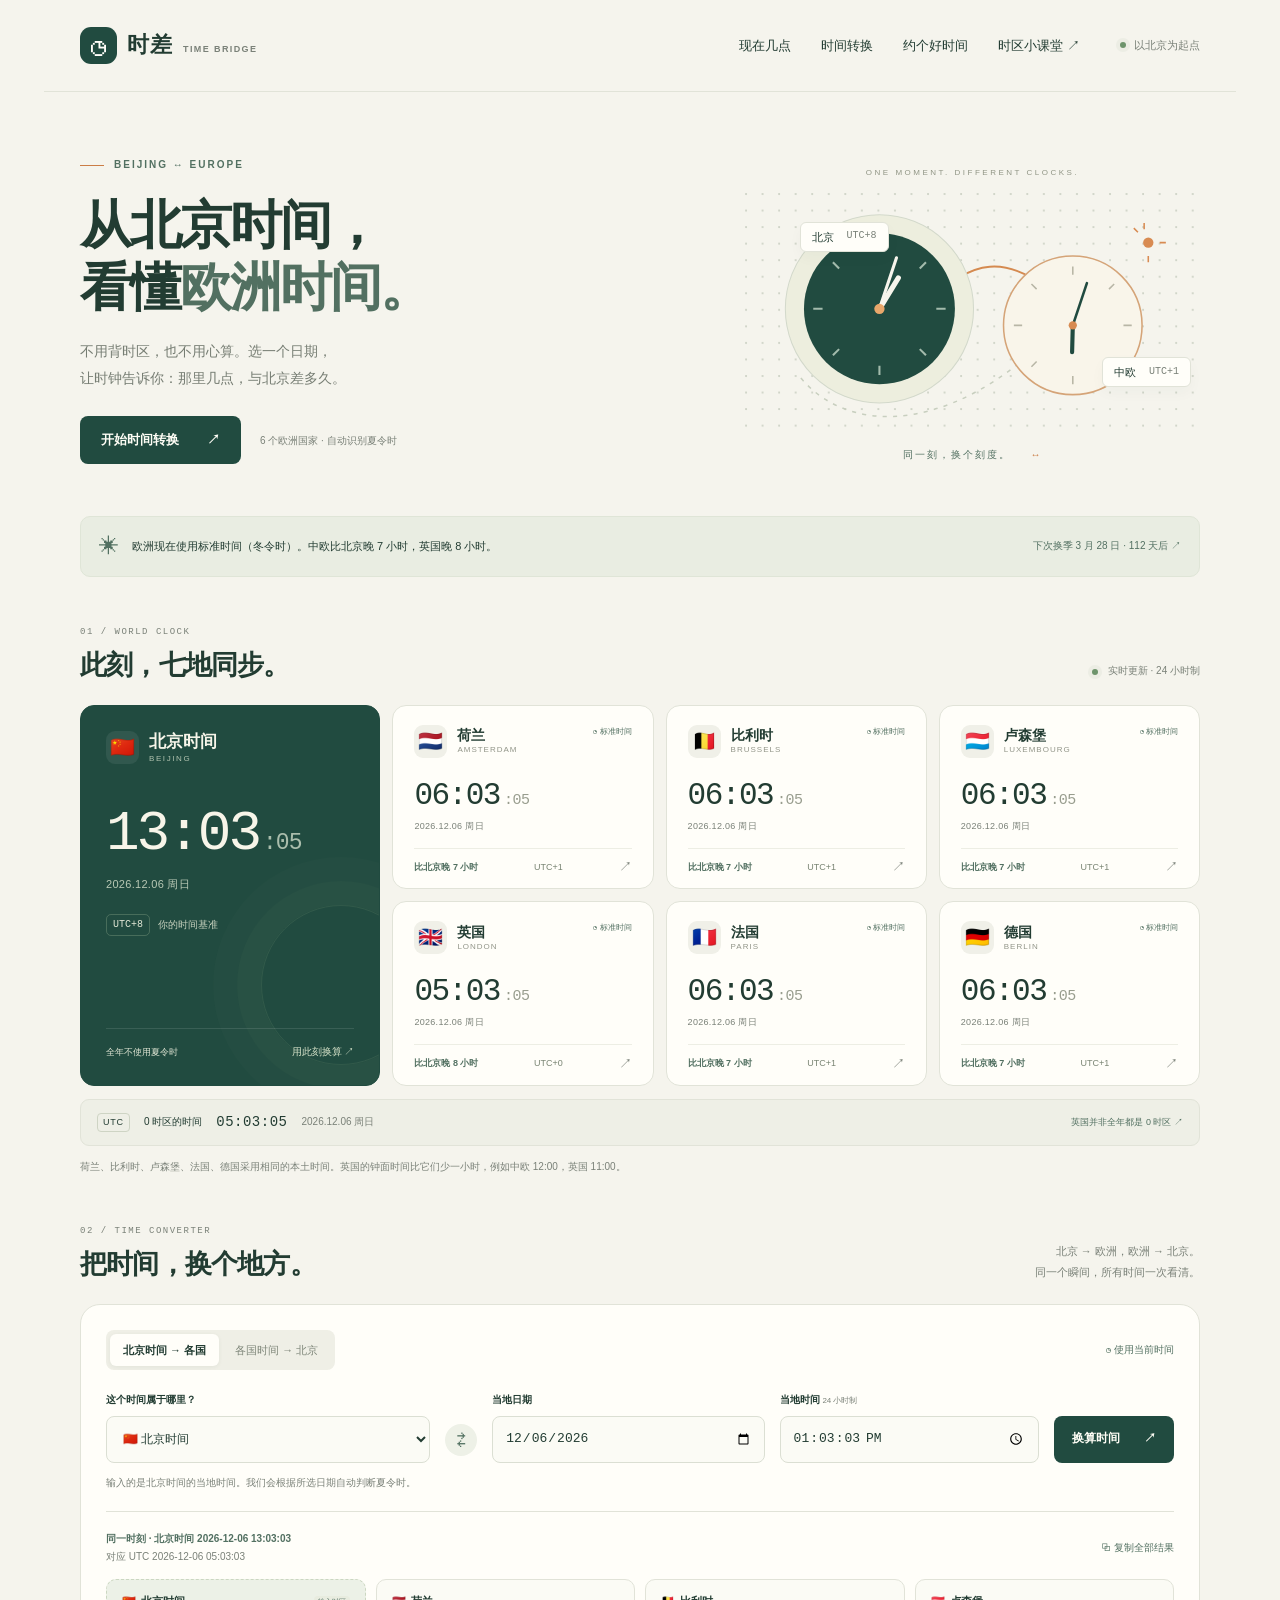
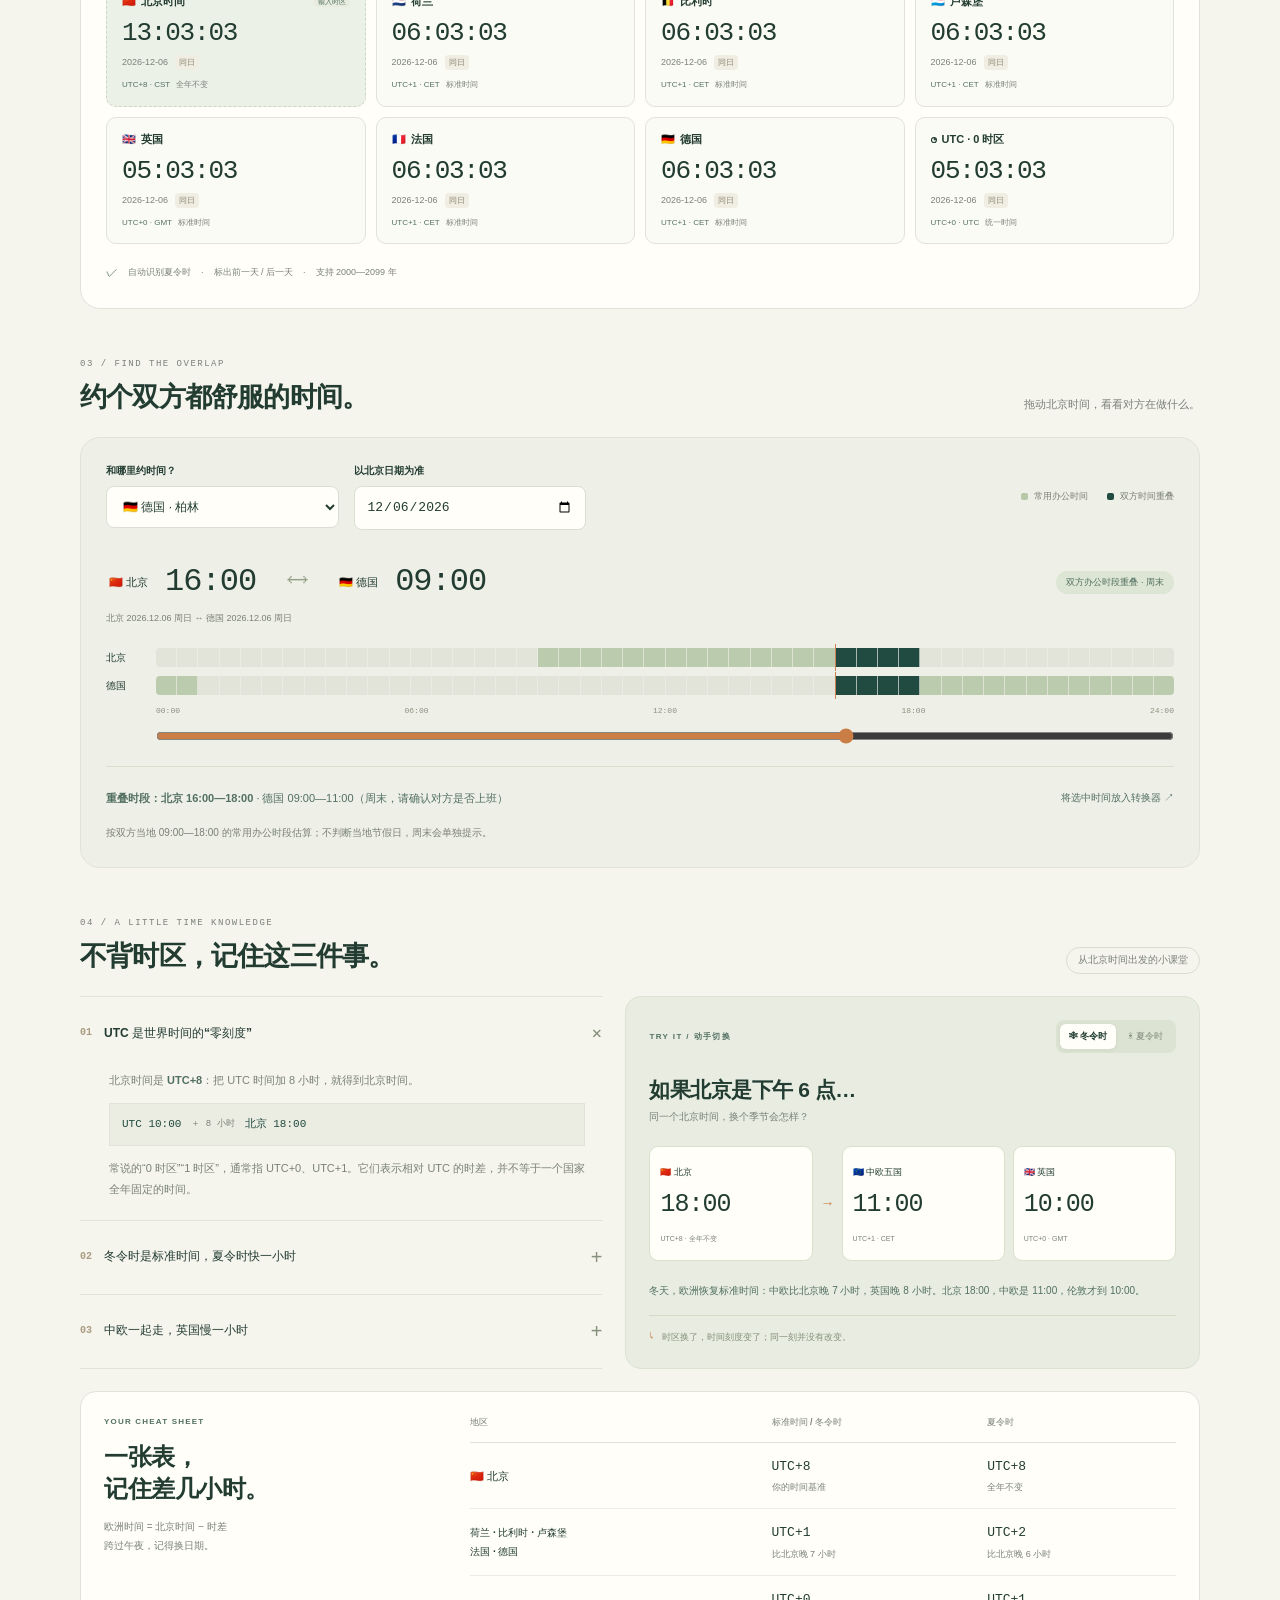
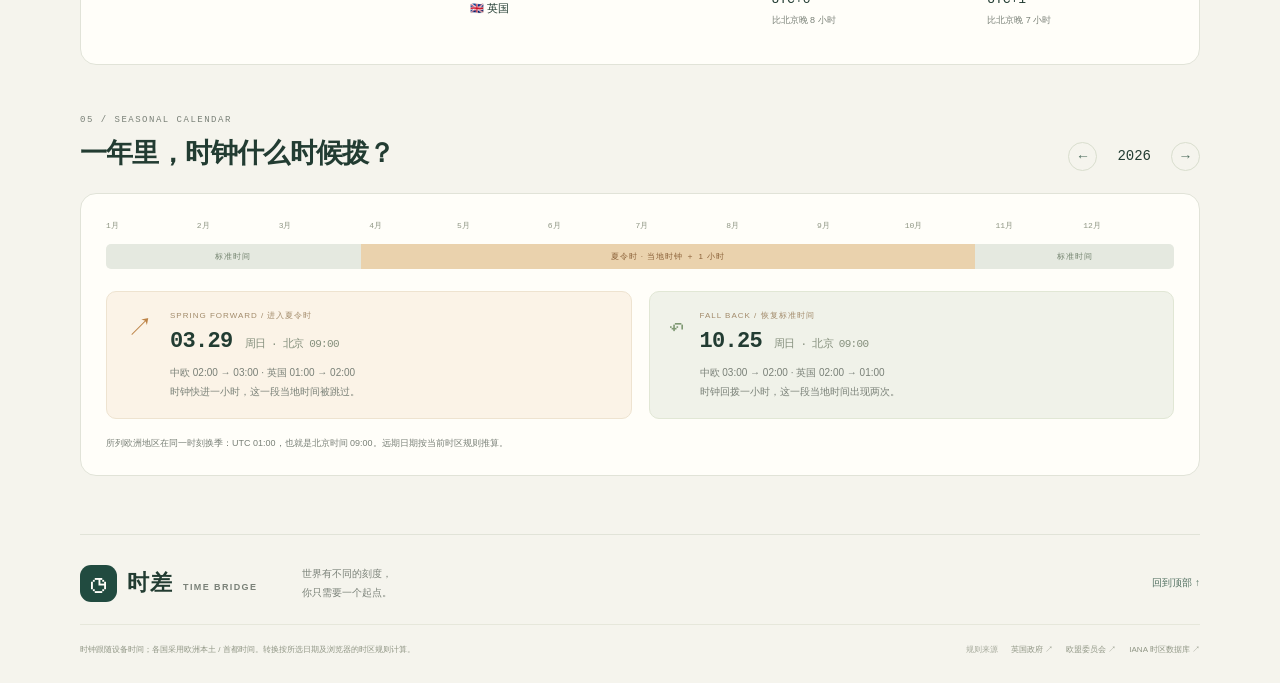
==== time/index.html @ 45e9ef6f "Publish JSON/XML formatter and Beijing–Europe time tools" ====
<!doctype html>
<html lang="zh-CN">
<head>
  <meta charset="UTF-8">
  <meta name="viewport" content="width=device-width, initial-scale=1">
  <meta name="theme-color" content="#214b40">
  <meta name="description" content="以北京时间读懂欧洲时间。实时查看荷兰、比利时、卢森堡、英国、法国、德国时间，双向转换并自动识别夏令时，轻松安排跨国会议。">
  <title>时差 · 北京与欧洲时间</title>
  <link rel="icon" href="./favicon.svg" type="image/svg+xml">
  <link rel="stylesheet" href="./styles.css">
  <script type="module" src="./app.mjs"></script>
</head>
<body>
  <a class="skip-link" href="#converter">跳到时间转换</a>
  <header class="site-header">
    <a class="brand" href="#top" aria-label="时差首页"><span class="brand-mark" aria-hidden="true">◷</span><strong>时差<span class="brand-en">TIME BRIDGE</span></strong></a>
    <nav aria-label="主导航"><a href="#clocks">现在几点</a><a href="#converter">时间转换</a><a href="#meeting">约个好时间</a><a href="#learn">时区小课堂 <span aria-hidden="true">↗</span></a></nav>
    <span class="header-note"><span class="status-dot"></span>以北京为起点</span>
  </header>

  <main id="top" class="page-shell">
    <section class="hero" aria-labelledby="hero-title">
      <div class="hero-copy">
        <p class="eyebrow"><span class="tiny-line"></span> BEIJING ↔ EUROPE</p>
        <h1 id="hero-title">从北京时间，<br>看懂<span>欧洲时间。</span></h1>
        <p class="hero-description">不用背时区，也不用心算。选一个日期，<br class="desktop-break">让时钟告诉你：那里几点，与北京差多久。</p>
        <a class="button button-primary" href="#converter">开始时间转换 <span aria-hidden="true">↗</span></a>
        <span class="hero-footnote">6 个欧洲国家 · 自动识别夏令时</span>
      </div>
      <div class="hero-art" aria-hidden="true">
        <div class="art-kicker">ONE MOMENT. DIFFERENT CLOCKS.</div>
        <svg viewBox="0 0 440 236" class="clock-illustration">
          <defs><pattern id="dot-pattern" width="16" height="16" patternUnits="userSpaceOnUse"><circle cx="1" cy="1" r="1" fill="#cbd0c3"/></pattern></defs>
          <rect width="440" height="236" fill="url(#dot-pattern)"/>
          <path d="M54 179C111 246 238 229 350 74" fill="none" stroke="#c8cfbf" stroke-width="1.5" stroke-dasharray="4 6"/>
          <path d="M180 106C219 61 255 63 291 92" fill="none" stroke="#d58a50" stroke-width="2"/>
          <circle cx="130" cy="112" r="91" fill="#edeede" stroke="#d3d9cb"/>
          <circle cx="130" cy="112" r="73" fill="#214b40"/>
          <g stroke="#a3bbac" stroke-width="2"><path d="M130 48v9M130 167v9M66 112h9M185 112h9M85 67l6 6M169 151l6 6M85 157l6-6M169 73l6-6"/></g>
          <g stroke="#f7f5ec" stroke-linecap="round"><line id="hero-hour" x1="130" y1="112" x2="130" y2="77" stroke-width="5"/><line id="hero-minute" x1="130" y1="112" x2="130" y2="60" stroke-width="3"/></g><circle cx="130" cy="112" r="5" fill="#e9a76b"/>
          <circle cx="317" cy="128" r="67" fill="#f9f5ea" stroke="#d5a478" stroke-width="1.5"/>
          <g stroke="#b8b6a6" stroke-width="1.5"><path d="M317 71v8M317 177v8M260 128h8M366 128h8M277 88l5 5M352 163l5 5M277 168l5-5M352 93l5-5"/></g>
          <g stroke="#214b40" stroke-linecap="round"><line id="hero-eu-hour" x1="317" y1="128" x2="317" y2="102" stroke-width="4"/><line id="hero-eu-minute" x1="317" y1="128" x2="317" y2="85" stroke-width="2.5"/></g><circle cx="317" cy="128" r="4" fill="#d88b52"/>
          <circle cx="390" cy="48" r="5" fill="#d88b52"/><path d="M386 35v-6M401 48h6M380 38l-4-4M390 61v6" stroke="#d88b52" stroke-width="1.5"/>
        </svg>
        <div class="art-label art-beijing">北京 <span>UTC+8</span></div><div class="art-label art-europe">中欧 <span id="hero-eu-offset">UTC+2</span></div>
        <div class="art-caption">同一刻，换个刻度。<span>↔</span></div>
      </div>
    </section>

    <div class="season-banner"><span class="banner-icon" aria-hidden="true">✳</span><p id="season-summary">正在读取当前时区…</p><a href="#calendar" id="next-change">看看下一次换季 <span aria-hidden="true">↗</span></a></div>

    <section id="clocks" class="section" aria-labelledby="clocks-title">
      <div class="section-heading"><div><p class="section-index">01 / WORLD CLOCK</p><h2 id="clocks-title">此刻，七地同步。</h2></div><span class="live-label"><span class="status-dot"></span>实时更新 · 24 小时制</span></div>
      <div id="world-clocks" class="world-clocks"></div>
      <div class="utc-strip"><div><span class="utc-badge">UTC</span><strong>0 时区的时间</strong><time id="utc-clock">--:--:--</time><span id="utc-date" class="subtle"></span></div><a href="#learn">英国并非全年都是 0 时区 <span aria-hidden="true">↗</span></a></div>
      <p class="section-note">荷兰、比利时、卢森堡、法国、德国采用相同的本土时间。英国的钟面时间比它们少一小时，例如中欧 12:00，英国 11:00。</p>
    </section>

    <section id="converter" class="section" aria-labelledby="converter-title">
      <div class="section-heading"><div><p class="section-index">02 / TIME CONVERTER</p><h2 id="converter-title">把时间，换个地方。</h2></div><p class="heading-note">北京 → 欧洲，欧洲 → 北京。<br>同一个瞬间，所有时间一次看清。</p></div>
      <div class="converter-panel">
        <div class="panel-toolbar"><div class="direction-tabs" aria-label="转换方向"><button type="button" id="from-beijing" class="active" aria-pressed="true">北京时间 → 各国</button><button type="button" id="from-europe" aria-pressed="false">各国时间 → 北京</button></div><button type="button" id="use-now" class="text-button">◷ 使用当前时间</button></div>
        <form id="conversion-form" class="conversion-form" novalidate>
          <div class="field source-field"><label for="source-zone">这个时间属于哪里？</label><select id="source-zone" name="zone"></select></div>
          <button type="button" id="reverse-direction" class="reverse-button" title="按同一时刻反向转换" aria-label="按同一时刻切换北京与欧洲的转换方向">⇄</button>
          <div class="field"><label for="source-date">当地日期</label><input type="date" id="source-date" name="date" min="2000-01-01" max="2099-12-31" required></div>
          <div class="field"><label for="source-time">当地时间 <span>24 小时制</span></label><input type="time" id="source-time" name="time" step="1" required></div>
          <button class="button button-primary convert-button" type="submit">换算时间 <span aria-hidden="true">↗</span></button>
        </form>
        <p id="input-hint" class="input-hint">输入的是北京时间。我们会根据所选日期自动判断夏令时。</p>
        <div id="conversion-status" class="conversion-status" role="status" aria-live="polite" hidden></div>
        <div id="conversion-output">
          <div class="result-heading"><span id="result-caption"></span><button type="button" id="copy-result" class="text-button" disabled>⧉ 复制全部结果</button></div>
          <div id="conversion-results" class="conversion-results" aria-live="polite"></div>
        </div>
        <div class="converter-foot"><span class="check-icon" aria-hidden="true">✓</span> 自动识别夏令时 <span>·</span> 标出前一天 / 后一天 <span>·</span> 支持 2000—2099 年</div>
      </div>
    </section>

    <section id="meeting" class="section" aria-labelledby="meeting-title">
      <div class="section-heading"><div><p class="section-index">03 / FIND THE OVERLAP</p><h2 id="meeting-title">约个双方都舒服的时间。</h2></div><p class="heading-note">拖动北京时间，看看对方在做什么。</p></div>
      <div class="meeting-panel">
        <div class="meeting-top"><div class="meeting-selects"><div class="field"><label for="meeting-zone">和哪里约时间？</label><select id="meeting-zone"></select></div><div class="field"><label for="meeting-date">以北京日期为准</label><input type="date" id="meeting-date" min="2000-01-01" max="2099-12-31" required></div></div><div class="legend"><span><i class="legend-office"></i>常用办公时间</span><span><i class="legend-overlap"></i>双方时间重叠</span></div></div>
        <div class="meeting-readout"><div><span class="meeting-location">🇨🇳 北京</span><strong id="meeting-beijing-time">16:00</strong></div><span class="meeting-arrow" aria-hidden="true">⟷</span><div><span id="meeting-location" class="meeting-location">🇩🇪 德国</span><strong id="meeting-foreign-time">10:00</strong></div><span id="meeting-fit" class="fit-badge"></span></div>
        <p id="meeting-date-caption" class="meeting-date-caption"></p>
        <div class="timeline"><div class="timeline-row"><span>北京</span><div id="timeline-beijing" class="timeline-track" aria-hidden="true"></div></div><div class="timeline-row"><span id="timeline-country">德国</span><div id="timeline-europe" class="timeline-track" aria-hidden="true"></div></div><div class="timeline-ticks"><span>00:00</span><span>06:00</span><span>12:00</span><span>18:00</span><span>24:00</span></div><label class="sr-only" for="meeting-slider">选择北京时间，每半小时一格</label><input id="meeting-slider" type="range" min="0" max="47" value="32" step="1"></div>
        <div class="meeting-bottom"><p id="meeting-recommendation"></p><button type="button" id="meeting-to-converter" class="text-button">将选中时间放入转换器 ↗</button></div>
        <p class="section-note">按双方当地 09:00—18:00 的常用办公时段估算；不判断当地节假日，周末会单独提示。</p>
      </div>
    </section>

    <section id="learn" class="section learning-section" aria-labelledby="learn-title">
      <div class="section-heading"><div><p class="section-index">04 / A LITTLE TIME KNOWLEDGE</p><h2 id="learn-title">不背时区，记住这三件事。</h2></div><span class="lesson-tag">从北京时间出发的小课堂</span></div>
      <div class="lesson-grid">
        <div class="lesson-questions">
          <details open><summary><span class="lesson-number">01</span>UTC 是世界时间的“零刻度”<span class="details-plus" aria-hidden="true">+</span></summary><div class="lesson-answer">北京时间是 <strong>UTC+8</strong>：把 UTC 时间加 8 小时，就得到北京时间。<div class="example-equation">UTC 10:00 <span>＋ 8 小时</span> 北京 18:00</div>常说的“0 时区”“1 时区”，通常指 UTC+0、UTC+1。它们表示相对 UTC 的时差，并不等于一个国家全年固定的时间。</div></details>
          <details><summary><span class="lesson-number">02</span>冬令时是标准时间，夏令时快一小时<span class="details-plus" aria-hidden="true">+</span></summary><div class="lesson-answer">“冬令时”通常指恢复标准时间。夏令时则把当地时钟往前拨一小时，所以欧洲夏天与北京的时差会缩小一小时。<p>当前规则下，所列欧洲地区在 <strong>3 月最后一个周日</strong>进入夏令时，在 <strong>10 月最后一个周日</strong>恢复标准时间。北京时间全年不拨钟。</p><p>前拨时，一段时间会被跳过；回拨时，一段时间会出现两次。转换器会帮你识别这两种情况。</p></div></details>
          <details><summary><span class="lesson-number">03</span>中欧一起走，英国慢一小时<span class="details-plus" aria-hidden="true">+</span></summary><div class="lesson-answer">荷兰、比利时、卢森堡、法国和德国本土用同一套时间：<strong>冬天 UTC+1，夏天 UTC+2</strong>。<p>英国伦敦：<strong>冬天 UTC+0（GMT），夏天 UTC+1（BST）</strong>。所以，英国不是全年都在 0 时区。</p><p>按当前规则，无论冬夏，伦敦的钟面时间比巴黎、柏林和阿姆斯特丹少一小时：中欧 12:00，英国 11:00。</p></div></details>
        </div>
        <div class="season-lab"><div class="lab-header"><span class="eyebrow">TRY IT / 动手切换</span><div class="season-toggle"><button type="button" data-season="winter" aria-pressed="false">❄ 冬令时</button><button type="button" data-season="summer" class="active" aria-pressed="true">☀ 夏令时</button></div></div><h3>如果北京是下午 6 点…</h3><p class="lab-subtitle">同一个北京时间，换个季节会怎样？</p><div class="demo-clocks"><div><span>🇨🇳 北京</span><strong>18:00</strong><small>UTC+8 · 全年不变</small></div><span class="demo-arrow" aria-hidden="true">→</span><div><span>🇪🇺 中欧五国</span><strong id="demo-central-time">12:00</strong><small id="demo-central-offset">UTC+2 · CEST</small></div><div><span>🇬🇧 英国</span><strong id="demo-uk-time">11:00</strong><small id="demo-uk-offset">UTC+1 · BST</small></div></div><p id="demo-explanation" class="lab-explanation"></p><div class="lab-tip"><span aria-hidden="true">↳</span> 时区换了，时间刻度变了；同一刻并没有改变。</div></div>
      </div>
      <div class="quick-table-panel"><div class="quick-table-intro"><span class="eyebrow">YOUR CHEAT SHEET</span><h3>一张表，<br>记住差几小时。</h3><p>欧洲时间 = 北京时间 − 时差<br>跨过午夜，记得换日期。</p></div><div class="table-scroll"><table><caption class="sr-only">北京与各国冬令时和夏令时时差对照</caption><thead><tr><th scope="col">地区</th><th scope="col">标准时间 / 冬令时</th><th scope="col">夏令时</th></tr></thead><tbody><tr><th scope="row">🇨🇳 北京</th><td><strong>UTC+8</strong><small>你的时间基准</small></td><td><strong>UTC+8</strong><small>全年不变</small></td></tr><tr><th scope="row"><span class="country-list">荷兰 · 比利时 · 卢森堡<br>法国 · 德国</span></th><td><strong>UTC+1</strong><small>比北京晚 7 小时</small></td><td><strong>UTC+2</strong><small>比北京晚 6 小时</small></td></tr><tr><th scope="row">🇬🇧 英国</th><td><strong>UTC+0</strong><small>比北京晚 8 小时</small></td><td><strong>UTC+1</strong><small>比北京晚 7 小时</small></td></tr></tbody></table></div></div>
    </section>

    <section id="calendar" class="section" aria-labelledby="calendar-title"><div class="section-heading"><div><p class="section-index">05 / SEASONAL CALENDAR</p><h2 id="calendar-title">一年里，时钟什么时候拨？</h2></div><div class="year-control"><button type="button" id="previous-year" aria-label="查看上一年">←</button><span id="calendar-year">2026</span><button type="button" id="next-year" aria-label="查看下一年">→</button></div></div><div class="calendar-panel"><div id="year-months" class="year-months" aria-hidden="true"></div><div id="year-track" class="year-track" aria-label="全年标准时间与夏令时的分布"></div><div id="change-events" class="change-events"></div><p class="calendar-note">所列欧洲地区在同一时刻换季：UTC 01:00，也就是北京时间 09:00。远期日期按当前时区规则推算。</p></div></section>

    <footer class="site-footer"><div class="footer-main"><a class="brand" href="#top"><span class="brand-mark" aria-hidden="true">◷</span><strong>时差<span class="brand-en">TIME BRIDGE</span></strong></a><p>世界有不同的刻度，<br>你只需要一个起点。</p><a href="#top" class="back-top">回到顶部 ↑</a></div><div class="footer-notes"><p>时钟跟随设备时间；各国采用欧洲本土 / 首都时间。转换按所选日期及浏览器的时区规则计算。</p><div class="source-links"><span>规则来源</span><a href="https://www.gov.uk/when-do-the-clocks-change" target="_blank" rel="noopener noreferrer">英国政府 ↗</a><a href="https://transport.ec.europa.eu/transport-themes/summertime_en" target="_blank" rel="noopener noreferrer">欧盟委员会 ↗</a><a href="https://www.iana.org/time-zones" target="_blank" rel="noopener noreferrer">IANA 时区数据库 ↗</a></div></div></footer>
  </main>
  <dialog id="copy-dialog" class="copy-dialog" aria-labelledby="copy-title"><div class="dialog-top"><h3 id="copy-title">复制转换结果</h3><button type="button" id="close-copy-dialog" aria-label="关闭复制窗口">×</button></div><p>浏览器暂时无法自动复制。文字已选中，按 Ctrl+C / ⌘C，或长按复制即可。</p><label class="sr-only" for="copy-text">转换结果文本</label><textarea id="copy-text" readonly rows="11"></textarea></dialog>
  <noscript><div class="noscript-note">请在浏览器中启用 JavaScript，以显示实时钟并使用时间转换。北京时间 UTC+8；中欧冬天 UTC+1、夏天 UTC+2；英国冬天 UTC+0、夏天 UTC+1。</div></noscript>
</body>
</html>
---- time/styles.css ----
:root{--bg:#f5f4ed;--paper:#fffef9;--ink:#223c32;--muted:#7a8178;--green:#214b40;--green-mid:#527061;--green-light:#e8eee5;--line:#e1e3d8;--orange:#cb7d46;--orange-light:#f7ead9;--radius:20px;--mono:ui-monospace,SFMono-Regular,Menlo,Consolas,"Liberation Mono",monospace}
*{box-sizing:border-box}html{scroll-behavior:smooth;scroll-padding-top:96px}body{margin:0;background:var(--bg);color:var(--ink);font-family:Inter,-apple-system,BlinkMacSystemFont,"Segoe UI","PingFang SC","Microsoft YaHei",sans-serif;font-size:14px;line-height:1.65;-webkit-font-smoothing:antialiased}a{color:inherit;text-decoration:none}button,input,select,textarea{font:inherit}button,a,input,select,summary{-webkit-tap-highlight-color:transparent}button{cursor:pointer}button:disabled{cursor:default;opacity:.45}button{border:0}button:focus-visible,a:focus-visible,summary:focus-visible,input:focus-visible,select:focus-visible,textarea:focus-visible{outline:3px solid #d79457;outline-offset:4px}button:focus:not(:focus-visible){outline:none}select,input{min-width:0}input,select{color:var(--ink);color-scheme:light}::selection{background:#dfe6d6}h1,h2,h3,p{margin:0}h1,h2,h3{line-height:1.3;font-weight:650}section{scroll-margin-top:24px}.page-shell,.site-header{max-width:1192px;margin:auto;padding-left:36px;padding-right:36px}.site-header{height:92px;display:flex;align-items:center;gap:40px;border-bottom:1px solid var(--line)}.brand{display:inline-flex;gap:10px;align-items:center;flex-shrink:0}.brand-mark{width:37px;height:37px;background:var(--green);color:var(--paper);border-radius:11px;display:grid;place-items:center;font-size:30px;line-height:1}.brand strong{display:flex;gap:10px;align-items:baseline;font-size:22px;letter-spacing:1px}.brand-en{font-size:9px;letter-spacing:1.4px;color:var(--muted);font-weight:600}.site-header nav{display:flex;gap:30px;margin-left:auto;font-size:13px}.site-header nav a{white-space:nowrap;transition:color .2s}.site-header nav a:hover{color:var(--orange)}.header-note{font-size:11px;color:var(--muted);display:flex;gap:8px;align-items:center;white-space:nowrap}.status-dot{width:6px;height:6px;background:#6e946c;display:inline-block;border-radius:50%;box-shadow:0 0 0 4px #6e946c12}.hero{display:grid;grid-template-columns:1.1fr 1fr;align-items:center;gap:56px;padding:61px 0 49px}.eyebrow{font-size:10px;letter-spacing:2px;color:var(--green-mid);font-weight:650;display:flex;gap:10px;align-items:center}.tiny-line{height:1px;width:24px;display:inline-block;background:var(--orange)}h1{font-size:52px;letter-spacing:-2px;margin:20px 0 20px;line-height:1.2}h1 span{color:var(--green-mid)}.hero-description{font-size:14px;color:#767d73;line-height:1.9;margin-bottom:25px}.button{display:inline-flex;align-items:center;justify-content:center;gap:28px;font-size:13px;font-weight:600;padding:13px 21px;border-radius:8px;transition:background .15s,transform .15s}.button:hover{transform:translateY(-1px)}.button-primary{background:var(--green);color:#fffef6}.button-primary:hover{background:#30614d}.hero-footnote{font-size:10px;color:var(--muted);display:inline-block;margin-left:15px}.hero-art{position:relative;padding-top:8px;max-width:455px;margin-left:auto;width:100%}.art-kicker{font-size:8px;letter-spacing:2.5px;color:#909585;text-align:center;margin-bottom:14px}.clock-illustration{width:100%;display:block;overflow:visible}.art-label{position:absolute;background:var(--paper);border:1px solid var(--line);box-shadow:0 6px 14px #243c3208;padding:5px 11px;border-radius:6px;font-size:11px;display:flex;gap:13px;align-items:center}.art-label span{font-size:10px;font-family:var(--mono);color:var(--muted)}.art-beijing{left:12%;top:64px}.art-europe{right:2%;bottom:76px}.art-caption{display:flex;justify-content:center;gap:20px;color:var(--green-mid);font-size:10px;letter-spacing:2px;margin-top:10px}.art-caption span{color:var(--orange)}.season-banner{display:flex;align-items:center;gap:13px;padding:13px 18px;background:#e9ede2;border:1px solid #dfe5d7;border-radius:10px;font-size:11px}.banner-icon{color:var(--green-mid);font-size:20px}.season-banner p{flex:1}.season-banner a{color:var(--green-mid);font-size:10px;text-align:right}.section{padding-top:48px}.section-heading{display:flex;justify-content:space-between;align-items:flex-end;gap:24px;margin-bottom:22px}.section-index{font-family:var(--mono);font-size:9px;letter-spacing:1.5px;color:var(--muted);margin-bottom:8px}.section-heading h2{font-size:27px;letter-spacing:-.8px}.live-label{font-size:10px;color:var(--muted);display:flex;align-items:center;gap:10px;padding-bottom:3px}.world-clocks{display:grid;grid-template-columns:1.15fr repeat(3,1fr);grid-template-rows:repeat(2,1fr);gap:12px}.clock-card{background:var(--paper);border:1px solid var(--line);border-radius:14px;padding:19px 19px 14px;min-width:0;position:relative;overflow:hidden}.clock-card.beijing-card{grid-row:span 2;background:var(--green);border-color:var(--green);color:#f7f5e9;padding:25px;display:flex;flex-direction:column}.card-top{display:flex;align-items:center;gap:10px}.flag-box{background:#f0f0e8;width:33px;height:33px;border-radius:9px;font-size:20px;display:grid;place-items:center;flex-shrink:0}.beijing-card .flag-box{background:#ffffff12}.country-name{font-size:14px;font-weight:650}.city-name{font-size:8px;letter-spacing:1px;color:#929589;line-height:1.5}.beijing-card .country-name{font-size:17px}.beijing-card .city-name{color:#b0c2ae;letter-spacing:1.6px}.clock-season{font-size:8px;margin-left:auto;color:var(--green-mid);white-space:nowrap;align-self:start}.clock-value{font-family:var(--mono);font-size:31px;line-height:1.35;letter-spacing:-1.5px;font-weight:500;display:flex;align-items:baseline;gap:4px;white-space:nowrap;margin:17px 0 2px;font-variant-numeric:tabular-nums}.clock-seconds{font-size:15px;letter-spacing:-.5px;color:#989d8e}.clock-date{font-size:9px;letter-spacing:.3px;color:var(--muted)}.card-bottom{margin-top:14px;padding-top:11px;border-top:1px solid #edeee4;display:flex;align-items:center;justify-content:space-between;font-size:9px;color:#798473;gap:7px;white-space:nowrap}.card-difference{font-weight:600;color:var(--green-mid)}.card-convert{padding:0;background:transparent;color:var(--muted);font-size:13px;line-height:1}.card-convert:hover{color:var(--orange)}.beijing-card .clock-value{font-size:56px;letter-spacing:-3px;margin-top:32px}.beijing-card .clock-seconds{font-size:23px;color:#aabdac;letter-spacing:-1px}.beijing-card .clock-date{color:#b9c9b5;font-size:11px}.beijing-baseline{font-size:10px;color:#c9d3bf;margin-top:21px;display:flex;gap:8px;align-items:center}.beijing-baseline span{border:1px solid #8da88b5c;border-radius:5px;padding:2px 6px;color:#e1e6d4;font-family:var(--mono);font-size:10px}.beijing-card .card-bottom{margin-top:auto;position:relative;border-color:#ffffff1c;padding-top:16px;color:#e1e6d4}.beijing-card .card-convert{font-size:10px;color:#dae5cb}.beijing-decoration{position:absolute;width:160px;height:160px;right:-42px;bottom:20px;border:1px solid #95b08824;border-radius:50%;box-shadow:0 0 0 24px #95b08808,0 0 0 48px #95b08806;pointer-events:none}.utc-strip{margin-top:13px;display:flex;justify-content:space-between;align-items:center;gap:16px;border:1px solid var(--line);border-radius:9px;background:#eeefe6;padding:11px 16px;font-size:10px}.utc-strip>div{display:flex;gap:14px;align-items:center;flex-wrap:wrap}.utc-strip strong{font-weight:500}.utc-strip time{font-family:var(--mono);font-size:14px;letter-spacing:.5px}.utc-strip a{color:var(--green-mid);font-size:9px;white-space:nowrap}.utc-badge{font-size:9px;letter-spacing:.8px;padding:1px 5px;border:1px solid #ced4c4;border-radius:4px}.subtle,.section-note{color:var(--muted);font-size:10px}.section-note{margin-top:12px;line-height:1.8}.heading-note{font-size:11px;color:var(--muted);line-height:1.85;text-align:right}.converter-panel{background:var(--paper);border:1px solid var(--line);border-radius:var(--radius);padding:25px}.panel-toolbar{display:flex;justify-content:space-between;align-items:center;gap:15px;margin-bottom:22px}.direction-tabs,.season-toggle{display:inline-flex;padding:4px;background:#efefe6;border-radius:8px;gap:3px}.direction-tabs button,.season-toggle button{font-size:11px;background:transparent;color:#7f877a;border-radius:6px;padding:7px 13px;white-space:nowrap;transition:background .15s}.direction-tabs button.active,.season-toggle button.active{background:var(--paper);box-shadow:0 1px 4px #203b3110;color:var(--ink);font-weight:600}.text-button{font-size:10px;color:var(--green-mid);background:transparent;padding:6px 0}.text-button:hover{color:var(--orange)}.conversion-form{display:grid;grid-template-columns:1.25fr 32px 1.05fr 1fr auto;gap:15px;align-items:end}.field{display:flex;flex-direction:column;gap:7px;min-width:0}.field label{font-size:10px;font-weight:600}.field label span{font-size:8px;font-weight:400;color:var(--muted)}.field input,.field select{border:1px solid #dbdfd3;background:#fbfbf5;min-height:47px;border-radius:8px;padding:9px 12px;max-width:100%;width:100%;font-size:12px}.field input:hover,.field select:hover{border-color:#a4b5a1}.field input[type="date"],.field input[type="time"]{font-family:var(--mono);font-size:13px;min-width:0}.reverse-button{background:#eef1e7;color:var(--green-mid);width:32px;height:32px;border-radius:50%;font-size:21px;line-height:1;align-self:end;margin-bottom:7px}.reverse-button:hover{background:#dfe7d7}.convert-button{height:47px;white-space:nowrap;gap:24px;padding-left:18px;padding-right:18px;font-size:12px}.input-hint{margin:12px 0 20px;font-size:10px;color:var(--muted)}.result-heading{border-top:1px solid var(--line);padding:18px 0 13px;display:flex;align-items:center;justify-content:space-between;gap:14px;font-size:10px;color:var(--muted)}.result-heading span{line-height:1.8}.result-heading strong{color:var(--green-mid);font-weight:600}.conversion-results{display:grid;grid-template-columns:repeat(4,minmax(0,1fr));gap:10px}.result-card{border:1px solid var(--line);border-radius:10px;padding:14px 15px;background:#fbfbf5;min-width:0}.result-card.result-beijing{background:#ecf1e7;border-color:#cbd7c1}.result-card.is-source{border-style:dashed}.result-card-top{display:flex;gap:5px;align-items:center;font-size:11px;font-weight:600;flex-wrap:wrap}.source-tag{font-size:7px;font-weight:400;margin-left:auto;background:#e8ecdf;border-radius:4px;padding:1px 4px;color:var(--green-mid)}.result-time{font-family:var(--mono);font-size:26px;letter-spacing:-1.2px;line-height:1.3;margin-top:9px;display:block;white-space:nowrap}.result-date{font-size:9px;margin:4px 0 8px;color:var(--muted);display:flex;align-items:center;gap:7px;flex-wrap:wrap}.day-tag{background:#f0eee2;padding:1px 4px;border-radius:4px;font-size:8px;color:#8d8773}.day-tag.changed{background:#f5e7d7;color:#a06334}.result-offset{font-size:8px;color:var(--green-mid)}.result-season{margin-left:6px;color:var(--muted)}.converter-foot{font-size:9px;color:var(--muted);padding-top:19px;display:flex;gap:10px;align-items:center;flex-wrap:wrap}.check-icon{color:var(--green-mid);font-size:12px}.conversion-status{background:#fbefdb;color:#895c2f;border:1px solid #ecd2a8;padding:14px 16px;border-radius:9px;font-size:11px;margin-bottom:18px}.fold-options{display:flex;gap:9px;margin-top:13px;flex-wrap:wrap}.fold-option{background:var(--paper);border:1px solid #dbc3a0;border-radius:6px;padding:9px 11px;color:#715631;font-size:10px}.fold-option.chosen{border-color:var(--green);background:var(--green);color:white}.meeting-panel{background:#eeefe6;border:1px solid var(--line);border-radius:var(--radius);padding:25px}.meeting-top{display:flex;align-items:center;justify-content:space-between;gap:20px}.meeting-selects{display:flex;gap:15px;flex:1;max-width:480px}.meeting-selects>.field{flex:1}.meeting-selects input,.meeting-selects select{background:#fffef8;min-height:42px}.legend{display:flex;gap:19px;font-size:9px;color:var(--muted)}.legend span{display:flex;align-items:center;gap:6px}.legend i{height:7px;width:7px;border-radius:2px}.legend-office{background:#b7c8a9}.legend-overlap{background:var(--green)}.meeting-readout{display:flex;gap:30px;align-items:center;margin:26px 0 3px;padding-left:3px}.meeting-readout>div{display:flex;align-items:center;gap:17px}.meeting-location{font-size:11px}.meeting-readout strong{font-family:var(--mono);font-size:32px;font-weight:500;letter-spacing:-1px}.meeting-arrow{font-size:23px;color:#94a088}.fit-badge{margin-left:auto;font-size:9px;color:var(--green-mid);background:#dde6d4;padding:4px 10px;border-radius:30px}.fit-badge.outside{background:#e9e5d9;color:#8b826a}.meeting-date-caption{font-size:9px;color:var(--muted);margin-bottom:22px}.timeline{position:relative;--position:66.66%}.timeline-row{display:flex;align-items:center;gap:15px;margin:9px 0}.timeline-row>span{width:35px;flex-shrink:0;font-size:10px}.timeline-track{display:flex;height:19px;flex:1;border-radius:5px;position:relative;background:#e1e3d7}.timeline-track::after{content:"";position:absolute;left:var(--position);top:-4px;bottom:-4px;border-left:1px solid #cc8250;z-index:2}.time-block{flex:1;border-right:1px solid #eeefe6a8;background:#e2e4d9}.time-block:first-child{border-radius:4px 0 0 4px}.time-block:last-child{border-radius:0 4px 4px 0;border:0}.time-block.office{background:#bbcbad}.time-block.overlap{background:var(--green)}.timeline-ticks{margin-left:50px;display:flex;justify-content:space-between;font-family:var(--mono);font-size:8px;color:#8b9281}.timeline input[type="range"]{width:calc(100% - 50px);display:block;margin:8px 0 0 50px;height:20px;background:transparent;accent-color:var(--orange);cursor:pointer}.meeting-bottom{display:flex;justify-content:space-between;align-items:center;gap:18px;margin-top:20px;padding-top:17px;border-top:1px solid #d9dfcf}.meeting-bottom p{font-size:11px;color:var(--green-mid)}.meeting-bottom strong{font-weight:600}.lesson-tag{font-size:10px;color:var(--muted);border:1px solid #d8ddce;padding:4px 11px;border-radius:20px}.lesson-grid{display:grid;grid-template-columns:1fr 1.1fr;gap:23px}.lesson-questions{border-top:1px solid var(--line)}details{border-bottom:1px solid var(--line)}summary{list-style:none;display:flex;align-items:center;gap:12px;padding:20px 0;cursor:pointer;font-size:12px;font-weight:550}summary::-webkit-details-marker{display:none}.lesson-number{font-family:var(--mono);font-size:10px;color:#a99c80}.details-plus{margin-left:auto;font-size:20px;color:#85917c;font-weight:300}details[open] .details-plus{transform:rotate(45deg)}.lesson-answer{font-size:11px;line-height:1.9;color:#7a8275;padding:0 17px 20px 29px}.lesson-answer strong{color:var(--green-mid);font-weight:600}.lesson-answer p{margin-top:10px}.example-equation{display:flex;align-items:center;gap:10px;border:1px solid var(--line);background:#ebece2;padding:10px 12px;margin:12px 0;color:var(--green);font-family:var(--mono);font-size:11px;flex-wrap:wrap}.example-equation span{font-size:9px;color:var(--muted);font-family:inherit}.season-lab{background:#e8ece1;border:1px solid #dce3d2;border-radius:16px;padding:23px;min-width:0}.lab-header{display:flex;align-items:center;justify-content:space-between;gap:15px}.lab-header .eyebrow{font-size:8px;letter-spacing:1.4px}.season-toggle{background:#dce3d2}.season-toggle button{font-size:9px;padding:5px 9px}.season-lab h3{font-size:21px;margin-top:23px;letter-spacing:-.5px}.lab-subtitle{font-size:10px;color:var(--muted);margin-top:6px}.demo-clocks{display:grid;grid-template-columns:1fr 13px 1fr 1fr;align-items:center;gap:8px;margin:20px 0}.demo-clocks>div{background:var(--paper);border:1px solid #d9e1cd;border-radius:9px;padding:12px 10px}.demo-clocks span{font-size:9px;white-space:nowrap}.demo-clocks strong{display:block;font-family:var(--mono);font-size:25px;line-height:1.3;font-weight:500;letter-spacing:-1px;margin:7px 0 4px}.demo-clocks small{font-size:7px;color:var(--muted);white-space:nowrap}.demo-arrow{color:var(--orange);font-size:14px!important}.lab-explanation{font-size:10px;line-height:1.9;color:var(--green-mid)}.lab-tip{margin-top:15px;padding-top:14px;border-top:1px solid #d1dbc6;font-size:9px;color:#849078;display:flex;gap:8px}.lab-tip span{color:var(--orange)}.quick-table-panel{background:var(--paper);border:1px solid var(--line);border-radius:16px;padding:23px;display:grid;grid-template-columns:1fr 2.1fr;gap:30px;margin-top:22px}.quick-table-intro .eyebrow{font-size:8px;letter-spacing:1.2px}.quick-table-intro h3{font-size:24px;letter-spacing:-.5px;margin:13px 0}.quick-table-intro p{font-size:10px;color:var(--muted);line-height:1.9}.table-scroll{overflow-x:auto}table{width:100%;border-collapse:collapse;font-size:11px;text-align:left}th{font-weight:550}thead th{font-size:9px;color:var(--muted);padding:0 12px 12px;border-bottom:1px solid var(--line);white-space:nowrap}thead th:first-child{padding-left:0}tbody th,tbody td{padding:13px 12px;border-bottom:1px solid #eceee3}tbody tr:last-child th,tbody tr:last-child td{border-bottom:0}tbody th{padding-left:0;width:41%}td strong{font-family:var(--mono);font-size:13px;font-weight:500}td small{font-size:9px;color:var(--muted);display:block;margin-top:3px;white-space:nowrap}.country-list{font-size:10px;line-height:1.8}.year-control{display:flex;align-items:center;gap:20px}.year-control button{width:29px;height:29px;border:1px solid #d9dece;border-radius:50%;background:transparent;font-size:14px;color:var(--green-mid)}.year-control span{font-family:var(--mono);font-size:14px}.calendar-panel{background:var(--paper);border:1px solid var(--line);border-radius:16px;padding:25px}.year-months{position:relative;height:18px;font-family:var(--mono);color:#8f9684;font-size:8px;margin-bottom:7px}.year-months span{position:absolute}.year-track{display:flex;border-radius:5px;height:25px;overflow:hidden;font-size:8px;text-align:center;line-height:25px;letter-spacing:1px}.year-track .winter{background:#e5e9e0;color:#73836e}.year-track .summer{background:#ead2ad;color:#8b6138}.change-events{display:grid;grid-template-columns:repeat(2,1fr);gap:17px;margin-top:22px}.change-event{border:1px solid #eee3d0;background:#fbf3e7;padding:17px 20px;border-radius:10px;display:flex;gap:17px}.change-event.autumn{background:#f0f2e9;border-color:#e1e7d5}.event-icon{font-size:26px;line-height:1.4;color:#bd8347}.autumn .event-icon{color:#7f9973}.event-kicker{font-size:8px;letter-spacing:1px;color:#a28b6b}.event-date{font-family:var(--mono);font-size:22px;letter-spacing:-.7px;margin:6px 0;color:var(--ink)}.event-date strong{font-size:11px;font-family:inherit;font-weight:500;margin-left:12px;color:#85907d}.event-copy{font-size:10px;color:var(--muted);line-height:1.9}.calendar-note{font-size:9px;color:var(--muted);margin-top:17px}.site-footer{margin-top:58px;border-top:1px solid var(--line);padding:29px 0 25px}.footer-main{display:flex;align-items:center;gap:45px}.footer-main p{font-size:10px;color:var(--muted);line-height:1.9}.back-top{font-size:10px;color:var(--green-mid);margin-left:auto}.footer-notes{border-top:1px solid #e6e7db;margin-top:22px;padding-top:18px;display:flex;gap:20px;justify-content:space-between;font-size:8px;color:#909685}.footer-notes p{max-width:53%;line-height:1.8}.source-links{display:flex;gap:13px;align-items:flex-start;flex-wrap:wrap}.source-links a:hover{text-decoration:underline}.source-links>span{color:#a6aa9c}.copy-dialog{border:1px solid var(--line);border-radius:16px;padding:24px;background:var(--paper);color:var(--ink);width:520px;max-width:calc(100% - 32px);box-shadow:0 24px 80px #19392c25}.copy-dialog::backdrop{background:#233d325c;backdrop-filter:blur(3px)}.dialog-top{display:flex;justify-content:space-between;align-items:center}.dialog-top h3{font-size:18px}.dialog-top button{font-size:26px;background:transparent;color:var(--muted)}.copy-dialog p{font-size:11px;margin:14px 0;color:var(--muted)}.copy-dialog textarea{width:100%;padding:12px;border:1px solid var(--line);border-radius:8px;background:#f4f5ec;color:var(--ink);font-family:var(--mono);font-size:11px;line-height:1.8;resize:vertical}.skip-link{position:fixed;top:-100px;left:16px;z-index:20;background:var(--green);color:white;padding:9px 15px;border-radius:8px}.skip-link:focus{top:16px}.sr-only{position:absolute;width:1px;height:1px;padding:0;margin:-1px;overflow:hidden;clip:rect(0,0,0,0);white-space:nowrap;border:0}.noscript-note{position:fixed;bottom:0;background:#fbe6c6;border-top:1px solid #dabc94;padding:18px;width:100%;font-size:12px}[hidden]{display:none!important}
@media(min-width:1250px){.hero{padding-top:65px;padding-bottom:52px}.clock-card{padding:19px 21px 14px}}
@media(max-width:1050px){.site-header{gap:20px}.site-header nav{gap:21px}.header-note{display:none}.hero{gap:26px}h1{font-size:45px}.hero-footnote{display:block;margin:12px 0 0}.world-clocks{grid-template-columns:1.1fr repeat(3,1fr)}.beijing-card .clock-value{font-size:46px;letter-spacing:-2.8px}.clock-value{font-size:27px}.clock-card{padding:16px 15px 13px}.clock-card.beijing-card{padding:22px 19px}.clock-seconds{font-size:12px}.clock-season{font-size:7px}.conversion-form{grid-template-columns:1fr 28px 1fr 1fr;gap:12px}.convert-button{grid-column:1/-1;height:42px;margin-top:4px}.reverse-button{width:28px;height:28px;font-size:19px}.season-lab{padding:20px}.lab-header{align-items:flex-start;flex-direction:column;gap:10px}.season-lab h3{margin-top:16px}.demo-clocks{gap:5px}.demo-clocks>div{padding:11px 8px}.demo-clocks strong{font-size:23px}.legend{gap:12px}.quick-table-panel{grid-template-columns:.9fr 2.1fr}}
@media(max-width:800px){.page-shell,.site-header{padding-left:24px;padding-right:24px}.site-header{height:78px}.brand-en{display:none}.site-header nav{gap:18px;font-size:11px}.site-header nav a:nth-child(3){display:none}.hero{padding:43px 0 34px;gap:15px}h1{font-size:37px;letter-spacing:-1.5px}.hero-description{font-size:12px}.art-kicker{font-size:6px}.art-label{font-size:9px;padding:4px 8px;gap:7px}.art-label span{font-size:8px}.art-beijing{top:47px;left:8%}.art-europe{bottom:59px}.art-caption{font-size:8px;letter-spacing:1px}.season-banner{font-size:10px;align-items:flex-start}.season-banner a{font-size:9px}.world-clocks{grid-template-columns:repeat(3,minmax(0,1fr));grid-template-rows:auto}.beijing-card{grid-column:1/-1;grid-row:auto!important;min-height:165px;display:grid!important;grid-template-columns:1fr 1.2fr;column-gap:20px}.beijing-card .card-top{grid-column:1;grid-row:1;align-self:start}.beijing-card .clock-value{grid-column:2;grid-row:1;margin:0!important;justify-content:flex-end;align-self:start;font-size:51px}.beijing-card .clock-date{grid-column:2;grid-row:2;justify-self:end;align-self:start;margin-top:-17px}.beijing-card .beijing-baseline{grid-column:1;grid-row:2;margin:8px 0;align-self:start}.beijing-card .card-bottom{grid-column:1/-1;grid-row:3;width:100%}.card-top{gap:8px}.clock-value{font-size:32px}.clock-seconds{font-size:14px}.country-name{font-size:13px}.clock-date{font-size:9px}.clock-season{font-size:8px}.utc-strip{flex-wrap:wrap}.utc-strip>div{gap:10px}.utc-strip a{margin-left:auto}.section-heading h2{font-size:24px}.section{padding-top:39px}.lesson-grid{grid-template-columns:1fr;gap:21px}.lab-header{flex-direction:row;align-items:center}.season-lab{padding:22px}.demo-clocks{max-width:500px;grid-template-columns:1fr 20px 1fr 1fr;gap:10px}.demo-clocks>div{padding:14px}.demo-clocks strong{font-size:31px}.demo-clocks span{font-size:11px}.demo-clocks small{font-size:9px}.lab-explanation{font-size:11px}.lab-tip{font-size:10px}.quick-table-panel{grid-template-columns:1fr;gap:18px}.quick-table-intro{display:flex;align-items:center;gap:22px}.quick-table-intro .eyebrow{display:none}.quick-table-intro h3{font-size:21px;margin:0}.quick-table-intro h3 br{display:none}.quick-table-intro p{margin-left:auto}.legend{flex-direction:column;gap:5px}.meeting-readout{gap:20px}.meeting-readout>div{gap:12px}.meeting-readout strong{font-size:28px}.change-event{padding:16px 15px;gap:12px}.event-date{font-size:20px}.event-date strong{font-size:10px;margin-left:8px}.footer-notes{flex-direction:column;gap:11px}.footer-notes p{max-width:100%}.source-links{font-size:9px}.conversion-results{grid-template-columns:repeat(4,minmax(0,1fr))}.result-card{padding:12px 11px}.result-time{font-size:22px}.result-card-top{font-size:10px}.result-date{font-size:8px}.result-offset{font-size:7px}.result-season{display:block;margin-left:0}.result-heading{font-size:9px}}
@media(max-width:560px){html{scroll-padding-top:24px}.page-shell,.site-header{padding-left:19px;padding-right:19px}.site-header{height:71px;gap:16px}.brand strong{font-size:20px}.brand-mark{width:31px;height:31px;font-size:25px;border-radius:9px}.site-header nav{gap:16px;font-size:10px}.site-header nav a:first-child{display:none}.hero{grid-template-columns:1fr;padding:34px 0 28px;gap:12px}.hero-copy{position:relative;z-index:1}.eyebrow{font-size:9px;letter-spacing:1.6px}h1{font-size:42px;letter-spacing:-1.8px;margin-top:17px;margin-bottom:18px}.hero-description{font-size:12px;margin-bottom:21px}.hero-footnote{display:inline-block;margin:0 0 0 11px;font-size:8px}.button{font-size:12px;padding:12px 17px;gap:22px}.hero-art{max-width:300px;margin:11px auto 0;width:87%}.art-kicker{font-size:6px;margin-bottom:6px}.art-beijing{top:39px}.art-europe{bottom:55px}.art-caption{margin-top:0}.season-banner{padding:12px;gap:9px;flex-wrap:wrap;font-size:9px}.banner-icon{font-size:18px;line-height:1.4}.season-banner p{flex-basis:calc(100% - 35px)}.season-banner a{margin-left:27px;text-align:left;font-size:8px}.section-heading{gap:12px;margin-bottom:17px}.section-heading h2{font-size:23px;letter-spacing:-.6px}.section-index{font-size:8px;letter-spacing:1px;margin-bottom:7px}.live-label{font-size:8px;gap:6px;white-space:nowrap;padding-bottom:4px}.live-label .status-dot{width:4px;height:4px}.world-clocks{grid-template-columns:repeat(2,minmax(0,1fr));gap:10px}.clock-card{padding:16px 14px 13px;border-radius:12px}.clock-card.beijing-card{padding:21px 20px;min-height:162px;column-gap:13px}.beijing-card .clock-value{font-size:45px;letter-spacing:-2.5px}.beijing-card .clock-seconds{font-size:18px}.beijing-card .country-name{font-size:15px}.beijing-card .clock-date{font-size:9px;margin-top:-13px}.beijing-baseline{font-size:9px}.beijing-baseline span{font-size:9px}.beijing-card .card-bottom{font-size:9px}.clock-value{font-size:32px;letter-spacing:-1.4px;margin-top:17px}.clock-seconds{font-size:13px}.city-name{font-size:7px;letter-spacing:.6px}.flag-box{width:30px;height:30px;font-size:17px}.clock-season{font-size:7px}.card-bottom{font-size:8px;gap:5px}.clock-date{font-size:8px}.utc-strip{padding:11px 12px;gap:7px;font-size:9px}.utc-strip>div{gap:9px}.utc-strip time{font-size:13px}.utc-strip .subtle{font-size:8px}.utc-strip a{margin:0 0 0 auto;font-size:8px}.section-note{font-size:9px}.heading-note{font-size:9px;max-width:116px}.heading-note br{display:none}.converter-panel{padding:17px 15px;border-radius:15px}.panel-toolbar{align-items:flex-start;gap:9px;margin-bottom:17px}.direction-tabs{padding:3px;gap:1px}.direction-tabs button{font-size:9px;padding:7px 7px}.text-button{font-size:9px}.panel-toolbar .text-button{font-size:8px;white-space:nowrap;padding-top:10px}.conversion-form{grid-template-columns:repeat(2,minmax(0,1fr));gap:14px 10px}.source-field{grid-column:1/-1;padding-right:44px}.reverse-button{grid-column:2;grid-row:1;justify-self:end;align-self:end;margin-bottom:9px}.field label{font-size:9px}.field label span{font-size:7px}.field input,.field select{min-height:44px;font-size:12px;padding:9px 10px}.field input[type=date],.field input[type=time]{font-size:11px;padding:9px 7px}.convert-button{grid-column:1/-1;margin-top:0;font-size:12px}.input-hint{font-size:9px;line-height:1.85;margin-bottom:16px}.result-heading{align-items:flex-start;font-size:8px;gap:8px;padding-top:15px}.result-heading .text-button{font-size:8px;flex-shrink:0}.conversion-results{grid-template-columns:repeat(2,minmax(0,1fr));gap:8px}.result-card{padding:13px 12px}.result-card-top{font-size:10px}.result-time{font-size:26px}.result-date{font-size:8px}.result-offset{font-size:8px}.result-season{display:inline;margin-left:6px}.converter-foot{font-size:8px;gap:7px;padding-top:17px}.converter-foot span:not(.check-icon){font-size:8px}.conversion-status{font-size:10px;padding:13px}.fold-options{flex-direction:column}.fold-option{font-size:9px}.meeting-panel{padding:18px 15px;border-radius:15px}.meeting-top{gap:12px;flex-direction:column;align-items:stretch}.meeting-selects{gap:10px}.legend{flex-direction:row;gap:16px;font-size:8px;margin-top:2px}.meeting-readout{gap:14px;flex-wrap:wrap;margin-top:19px}.meeting-readout>div{gap:10px}.meeting-location{font-size:9px}.meeting-readout strong{font-size:27px}.meeting-arrow{font-size:17px}.fit-badge{margin-left:0;font-size:8px}.meeting-date-caption{font-size:8px;margin:7px 0 19px}.timeline-row{gap:9px}.timeline-row>span{width:29px;font-size:9px}.timeline-ticks{margin-left:38px;font-size:7px}.timeline input[type=range]{width:calc(100% - 38px);margin-left:38px}.timeline-track{height:18px}.meeting-bottom{flex-direction:column;gap:9px;align-items:flex-start;margin-top:16px;padding-top:14px}.meeting-bottom p{font-size:10px}.meeting-panel .section-note{font-size:8px;margin-top:9px}.lesson-tag{display:none}.lesson-grid{gap:17px}summary{font-size:11px;gap:9px;padding:19px 0}.lesson-answer{font-size:10px;padding-left:24px}.example-equation{font-size:10px;padding:9px 10px;gap:9px}.example-equation span{font-size:8px}.season-lab{padding:17px 15px}.lab-header{gap:9px}.lab-header .eyebrow{font-size:7px;letter-spacing:1px}.season-toggle{padding:3px;gap:1px}.season-toggle button{font-size:8px;padding:5px 7px}.season-lab h3{font-size:21px;margin-top:19px}.lab-subtitle{font-size:9px}.demo-clocks{grid-template-columns:1fr 10px 1fr 1fr;gap:5px;margin:17px 0}.demo-clocks>div{padding:10px 8px;border-radius:7px}.demo-clocks span{font-size:8px}.demo-clocks strong{font-size:24px;letter-spacing:-1.2px}.demo-clocks small{font-size:6.5px}.demo-arrow{font-size:11px!important}.lab-explanation{font-size:10px}.lab-tip{font-size:8px;margin-top:12px}.quick-table-panel{padding:18px 15px;gap:19px}.quick-table-intro{gap:15px;align-items:flex-start}.quick-table-intro h3{font-size:18px;white-space:nowrap}.quick-table-intro h3 br{display:block}.quick-table-intro p{font-size:8px;line-height:1.85;margin-top:2px}thead th{font-size:8px;padding:0 6px 11px}tbody th,tbody td{padding:12px 6px;font-size:10px}tbody th{padding-left:0;width:40%}.country-list{font-size:8px}td strong{font-size:12px}td small{font-size:8px}.year-control{gap:12px}.year-control button{width:25px;height:25px;font-size:12px}.year-control span{font-size:12px}#calendar-title{font-size:20px}.calendar-panel{padding:20px 15px}.year-months{font-size:7px}.year-track{font-size:7px;height:22px;line-height:22px;letter-spacing:0}.change-events{grid-template-columns:1fr;gap:11px;margin-top:18px}.change-event{padding:15px;gap:16px}.event-date{font-size:22px;margin:5px 0}.event-date strong{font-size:10px}.event-copy{font-size:9px}.calendar-note{font-size:8px;line-height:1.8}.site-footer{margin-top:38px;padding-top:25px}.footer-main{gap:22px}.footer-main p{font-size:8px}.back-top{font-size:8px;white-space:nowrap}.footer-notes{font-size:8px;margin-top:19px}.source-links{font-size:8px;gap:11px}.copy-dialog{padding:20px}.copy-dialog textarea{font-size:10px}}
@media(max-width:360px){h1{font-size:38px}.hero-footnote{font-size:7px;margin-left:8px}.clock-value{font-size:29px}.clock-seconds{font-size:11px}.clock-season{font-size:6px}.beijing-card .clock-value{font-size:40px}.beijing-card .country-name{font-size:13px}.beijing-card .clock-date{font-size:8px}.section-heading h2{font-size:21px}.meeting-readout{gap:10px}.meeting-readout>div{gap:7px}.meeting-readout strong{font-size:25px}.demo-clocks strong{font-size:21px}.demo-clocks small{font-size:6px}.demo-clocks>div{padding:10px 6px}#calendar-title{font-size:18px}}
@media(max-width:360px){.result-time{font-size:20px;letter-spacing:-.6px}.beijing-card .clock-value{font-size:35px}.beijing-card .clock-seconds{font-size:14px}}
@media(prefers-reduced-motion:reduce){html{scroll-behavior:auto}*,*::before,*::after{transition:none!important;animation:none!important}}
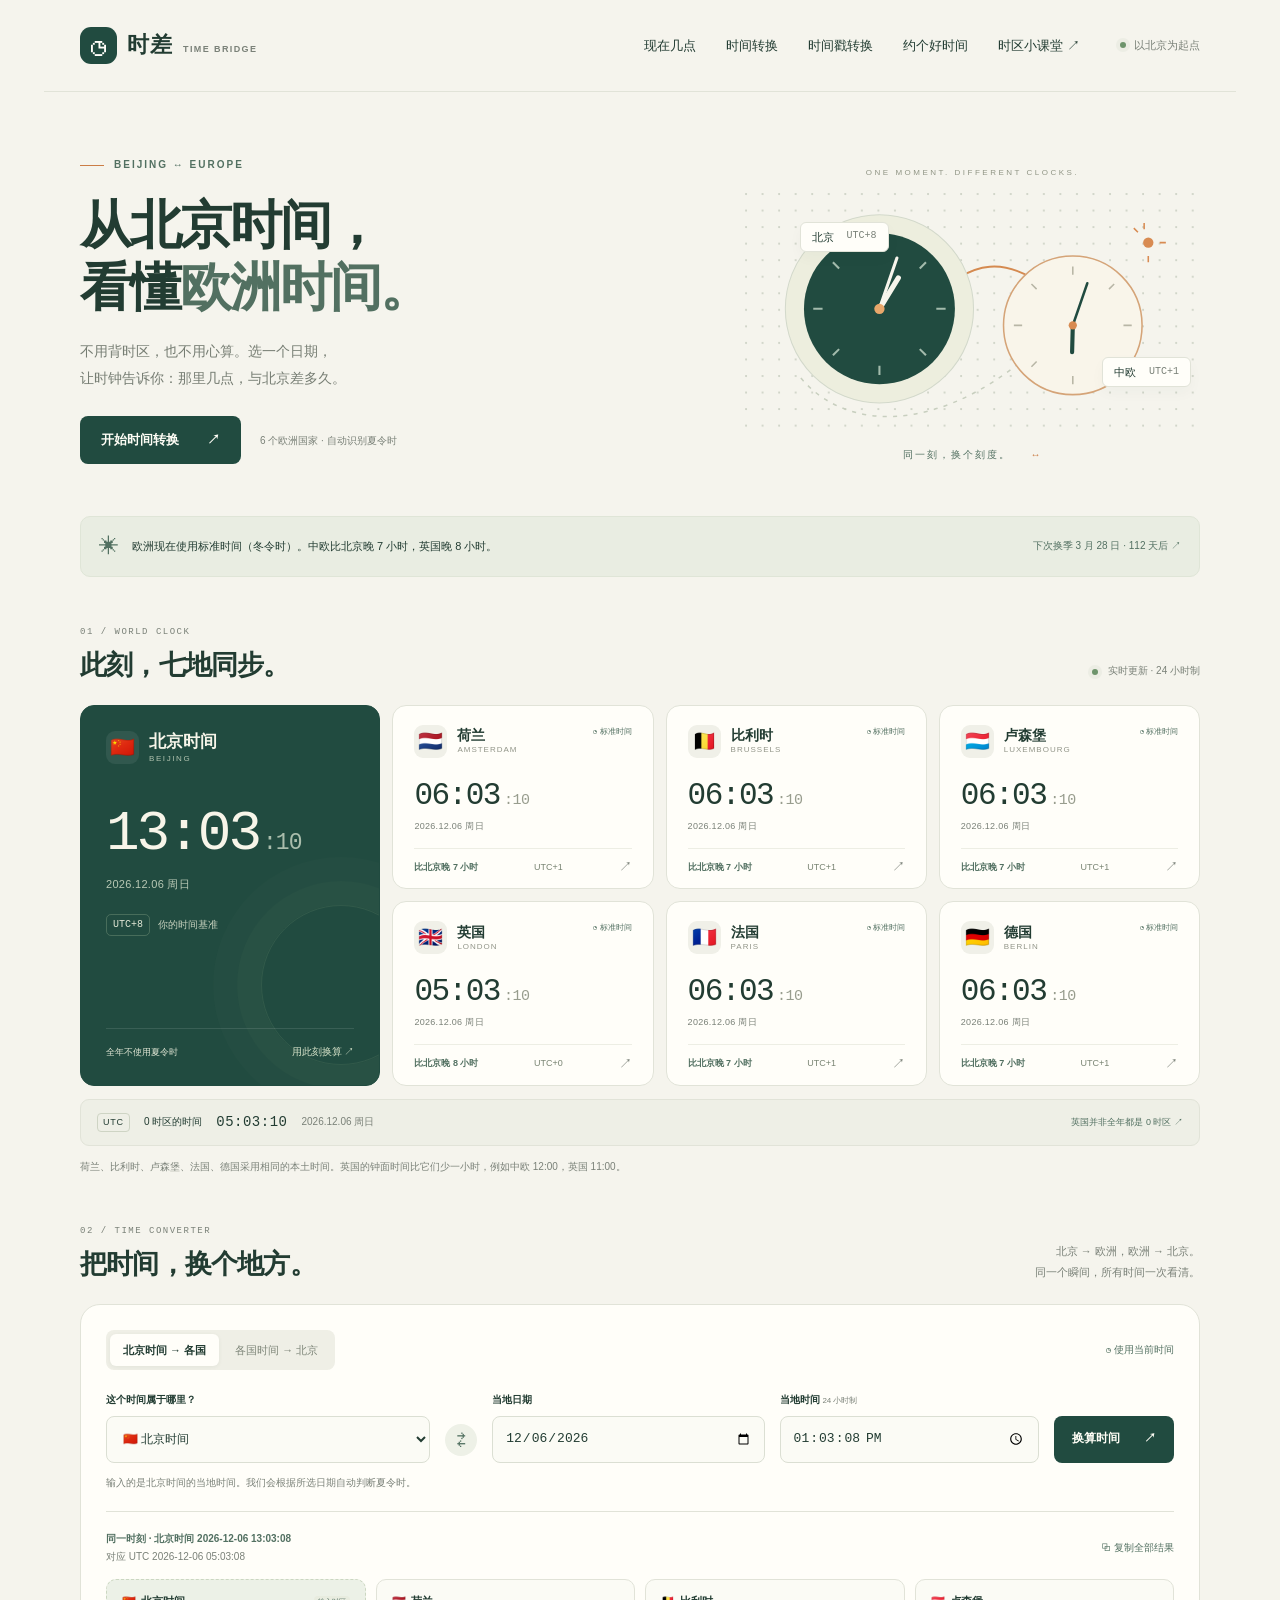
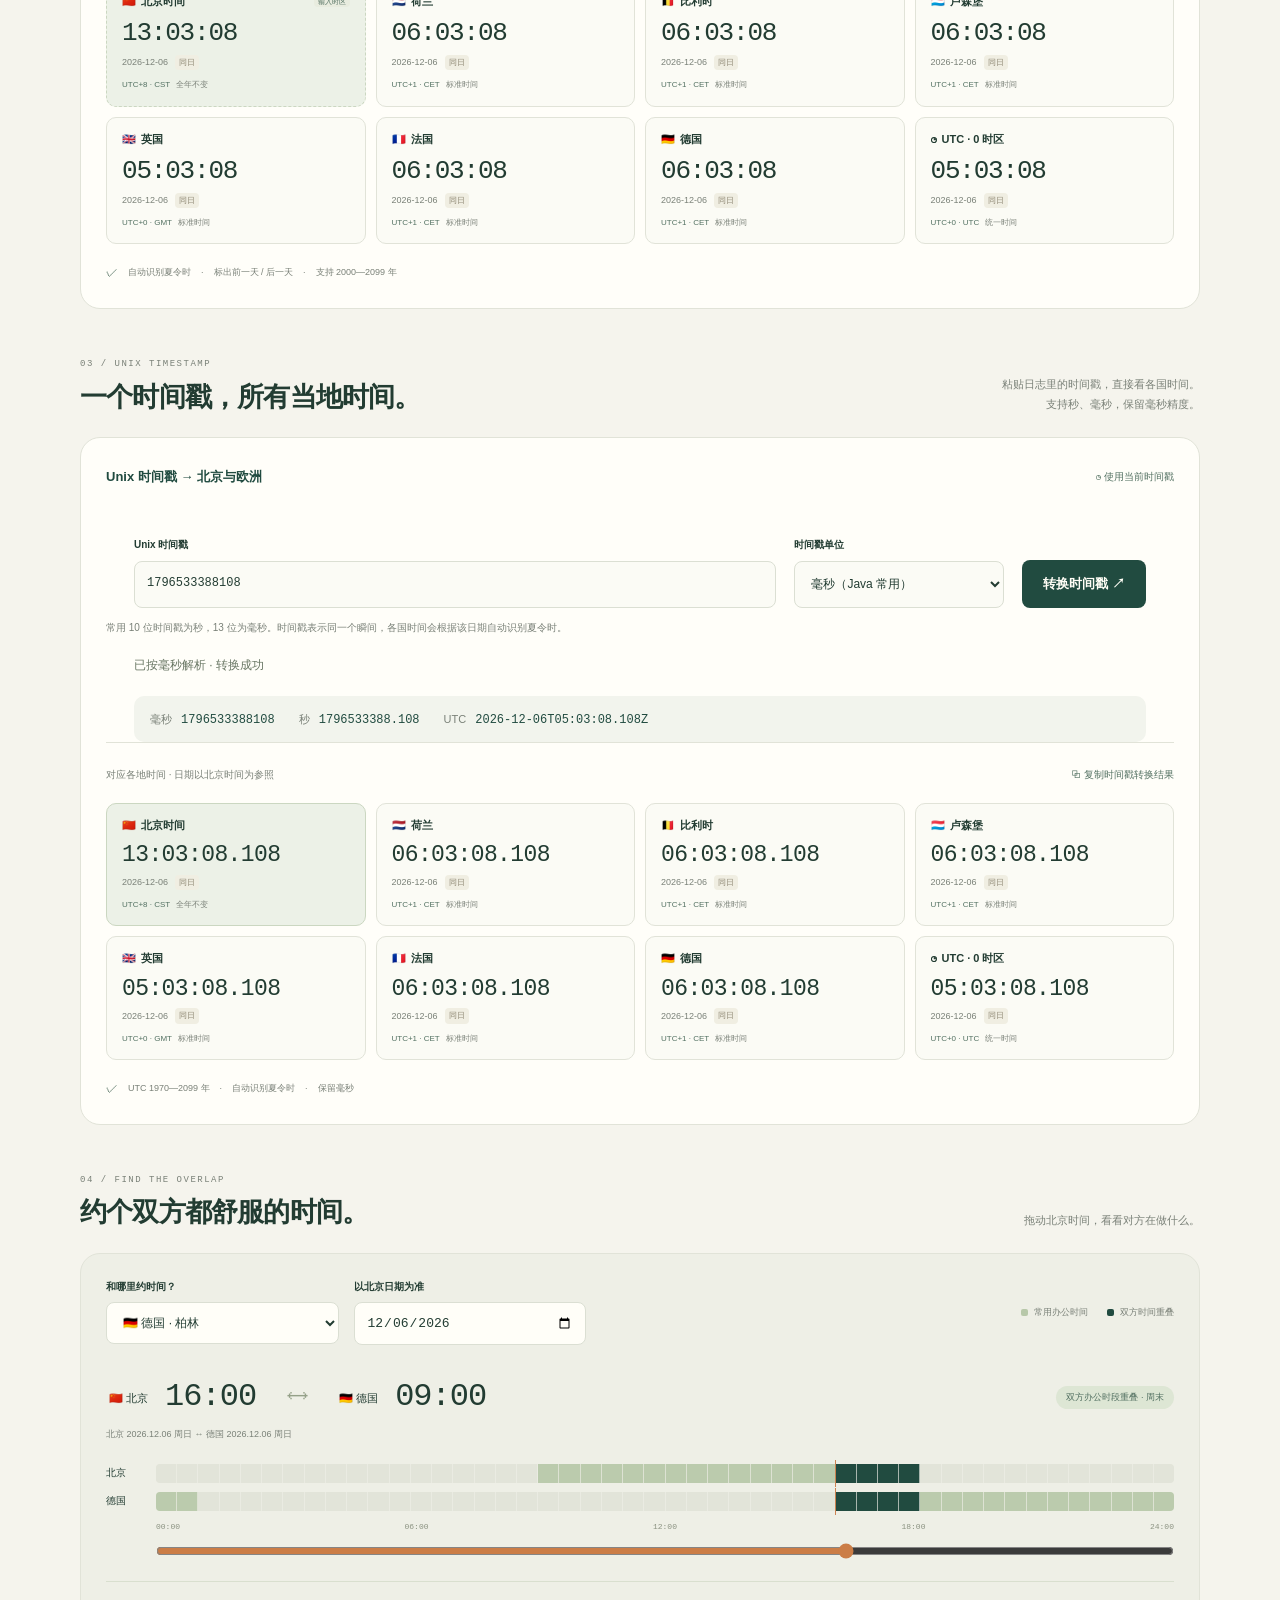
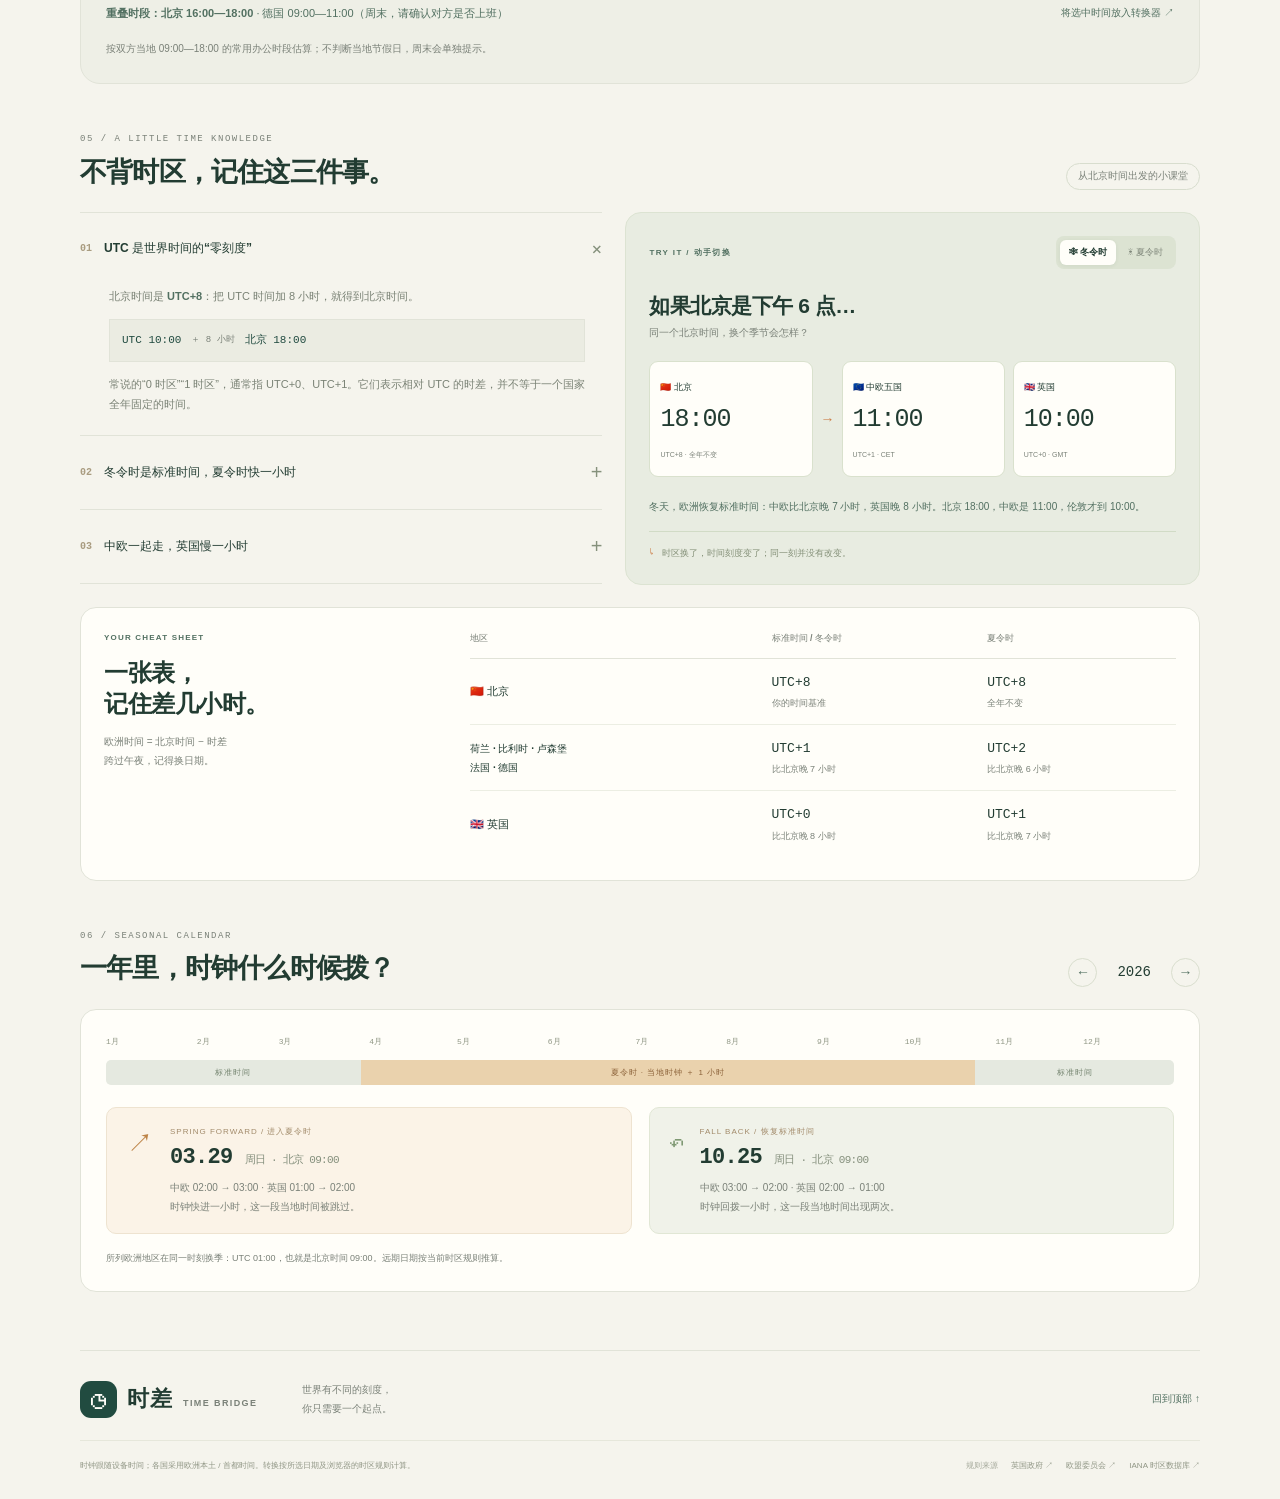
==== commit 51de8cd1: "Add Unix timestamp conversion for Beijing, UTC and European timezones" ====
--- a/time/index.html
+++ b/time/index.html
@@ -14,7 +14,7 @@
   <a class="skip-link" href="#converter">跳到时间转换</a>
   <header class="site-header">
     <a class="brand" href="#top" aria-label="时差首页"><span class="brand-mark" aria-hidden="true">◷</span><strong>时差<span class="brand-en">TIME BRIDGE</span></strong></a>
-    <nav aria-label="主导航"><a href="#clocks">现在几点</a><a href="#converter">时间转换</a><a href="#meeting">约个好时间</a><a href="#learn">时区小课堂 <span aria-hidden="true">↗</span></a></nav>
+    <nav aria-label="主导航"><a href="#clocks">现在几点</a><a href="#converter">时间转换</a><a href="#timestamp">时间戳转换</a><a href="#meeting">约个好时间</a><a href="#learn">时区小课堂 <span aria-hidden="true">↗</span></a></nav>
     <span class="header-note"><span class="status-dot"></span>以北京为起点</span>
   </header>
 
@@ -78,8 +78,28 @@
       </div>
     </section>
 
+    <section id="timestamp" class="section" aria-labelledby="timestamp-title">
+      <div class="section-heading"><div><p class="section-index">03 / UNIX TIMESTAMP</p><h2 id="timestamp-title">一个时间戳，所有当地时间。</h2></div><p class="heading-note">粘贴日志里的时间戳，直接看各国时间。<br>支持秒、毫秒，保留毫秒精度。</p></div>
+      <div class="converter-panel timestamp-panel">
+        <div class="panel-toolbar"><strong>Unix 时间戳 → 北京与欧洲</strong><button type="button" id="timestamp-now" class="text-button">◷ 使用当前时间戳</button></div>
+        <form id="timestamp-form" class="timestamp-form" novalidate>
+          <div class="field timestamp-value"><label for="timestamp-input">Unix 时间戳</label><input id="timestamp-input" type="text" inputmode="decimal" autocomplete="off" spellcheck="false" placeholder="例如：1789284196259" required></div>
+          <div class="field"><label for="timestamp-unit">时间戳单位</label><select id="timestamp-unit"><option value="auto">自动识别</option><option value="milliseconds">毫秒（Java 常用）</option><option value="seconds">秒（Unix 常用）</option></select></div>
+          <button type="submit" class="button button-primary">转换时间戳 ↗</button>
+        </form>
+        <p class="input-hint">常用 10 位时间戳为秒，13 位为毫秒。时间戳表示同一个瞬间，各国时间会根据该日期自动识别夏令时。</p>
+        <p id="timestamp-status" class="timestamp-status" role="status" aria-live="polite"></p>
+        <div id="timestamp-output" hidden>
+          <div class="timestamp-summary"><span>毫秒 <code id="timestamp-ms"></code></span><span>秒 <code id="timestamp-seconds"></code></span><span>UTC <code id="timestamp-iso"></code></span></div>
+          <div class="result-heading"><span>对应各地时间 · 日期以北京时间为参照</span><button type="button" id="timestamp-copy" class="text-button">⧉ 复制时间戳转换结果</button></div>
+          <div id="timestamp-results" class="conversion-results"></div>
+        </div>
+        <div class="converter-foot"><span class="check-icon" aria-hidden="true">✓</span> UTC 1970—2099 年 <span>·</span> 自动识别夏令时 <span>·</span> 保留毫秒</div>
+      </div>
+    </section>
+
     <section id="meeting" class="section" aria-labelledby="meeting-title">
-      <div class="section-heading"><div><p class="section-index">03 / FIND THE OVERLAP</p><h2 id="meeting-title">约个双方都舒服的时间。</h2></div><p class="heading-note">拖动北京时间，看看对方在做什么。</p></div>
+      <div class="section-heading"><div><p class="section-index">04 / FIND THE OVERLAP</p><h2 id="meeting-title">约个双方都舒服的时间。</h2></div><p class="heading-note">拖动北京时间，看看对方在做什么。</p></div>
       <div class="meeting-panel">
         <div class="meeting-top"><div class="meeting-selects"><div class="field"><label for="meeting-zone">和哪里约时间？</label><select id="meeting-zone"></select></div><div class="field"><label for="meeting-date">以北京日期为准</label><input type="date" id="meeting-date" min="2000-01-01" max="2099-12-31" required></div></div><div class="legend"><span><i class="legend-office"></i>常用办公时间</span><span><i class="legend-overlap"></i>双方时间重叠</span></div></div>
         <div class="meeting-readout"><div><span class="meeting-location">🇨🇳 北京</span><strong id="meeting-beijing-time">16:00</strong></div><span class="meeting-arrow" aria-hidden="true">⟷</span><div><span id="meeting-location" class="meeting-location">🇩🇪 德国</span><strong id="meeting-foreign-time">10:00</strong></div><span id="meeting-fit" class="fit-badge"></span></div>
@@ -91,7 +111,7 @@
     </section>
 
     <section id="learn" class="section learning-section" aria-labelledby="learn-title">
-      <div class="section-heading"><div><p class="section-index">04 / A LITTLE TIME KNOWLEDGE</p><h2 id="learn-title">不背时区，记住这三件事。</h2></div><span class="lesson-tag">从北京时间出发的小课堂</span></div>
+      <div class="section-heading"><div><p class="section-index">05 / A LITTLE TIME KNOWLEDGE</p><h2 id="learn-title">不背时区，记住这三件事。</h2></div><span class="lesson-tag">从北京时间出发的小课堂</span></div>
       <div class="lesson-grid">
         <div class="lesson-questions">
           <details open><summary><span class="lesson-number">01</span>UTC 是世界时间的“零刻度”<span class="details-plus" aria-hidden="true">+</span></summary><div class="lesson-answer">北京时间是 <strong>UTC+8</strong>：把 UTC 时间加 8 小时，就得到北京时间。<div class="example-equation">UTC 10:00 <span>＋ 8 小时</span> 北京 18:00</div>常说的“0 时区”“1 时区”，通常指 UTC+0、UTC+1。它们表示相对 UTC 的时差，并不等于一个国家全年固定的时间。</div></details>
@@ -103,7 +123,7 @@
       <div class="quick-table-panel"><div class="quick-table-intro"><span class="eyebrow">YOUR CHEAT SHEET</span><h3>一张表，<br>记住差几小时。</h3><p>欧洲时间 = 北京时间 − 时差<br>跨过午夜，记得换日期。</p></div><div class="table-scroll"><table><caption class="sr-only">北京与各国冬令时和夏令时时差对照</caption><thead><tr><th scope="col">地区</th><th scope="col">标准时间 / 冬令时</th><th scope="col">夏令时</th></tr></thead><tbody><tr><th scope="row">🇨🇳 北京</th><td><strong>UTC+8</strong><small>你的时间基准</small></td><td><strong>UTC+8</strong><small>全年不变</small></td></tr><tr><th scope="row"><span class="country-list">荷兰 · 比利时 · 卢森堡<br>法国 · 德国</span></th><td><strong>UTC+1</strong><small>比北京晚 7 小时</small></td><td><strong>UTC+2</strong><small>比北京晚 6 小时</small></td></tr><tr><th scope="row">🇬🇧 英国</th><td><strong>UTC+0</strong><small>比北京晚 8 小时</small></td><td><strong>UTC+1</strong><small>比北京晚 7 小时</small></td></tr></tbody></table></div></div>
     </section>
 
-    <section id="calendar" class="section" aria-labelledby="calendar-title"><div class="section-heading"><div><p class="section-index">05 / SEASONAL CALENDAR</p><h2 id="calendar-title">一年里，时钟什么时候拨？</h2></div><div class="year-control"><button type="button" id="previous-year" aria-label="查看上一年">←</button><span id="calendar-year">2026</span><button type="button" id="next-year" aria-label="查看下一年">→</button></div></div><div class="calendar-panel"><div id="year-months" class="year-months" aria-hidden="true"></div><div id="year-track" class="year-track" aria-label="全年标准时间与夏令时的分布"></div><div id="change-events" class="change-events"></div><p class="calendar-note">所列欧洲地区在同一时刻换季：UTC 01:00，也就是北京时间 09:00。远期日期按当前时区规则推算。</p></div></section>
+    <section id="calendar" class="section" aria-labelledby="calendar-title"><div class="section-heading"><div><p class="section-index">06 / SEASONAL CALENDAR</p><h2 id="calendar-title">一年里，时钟什么时候拨？</h2></div><div class="year-control"><button type="button" id="previous-year" aria-label="查看上一年">←</button><span id="calendar-year">2026</span><button type="button" id="next-year" aria-label="查看下一年">→</button></div></div><div class="calendar-panel"><div id="year-months" class="year-months" aria-hidden="true"></div><div id="year-track" class="year-track" aria-label="全年标准时间与夏令时的分布"></div><div id="change-events" class="change-events"></div><p class="calendar-note">所列欧洲地区在同一时刻换季：UTC 01:00，也就是北京时间 09:00。远期日期按当前时区规则推算。</p></div></section>
 
     <footer class="site-footer"><div class="footer-main"><a class="brand" href="#top"><span class="brand-mark" aria-hidden="true">◷</span><strong>时差<span class="brand-en">TIME BRIDGE</span></strong></a><p>世界有不同的刻度，<br>你只需要一个起点。</p><a href="#top" class="back-top">回到顶部 ↑</a></div><div class="footer-notes"><p>时钟跟随设备时间；各国采用欧洲本土 / 首都时间。转换按所选日期及浏览器的时区规则计算。</p><div class="source-links"><span>规则来源</span><a href="https://www.gov.uk/when-do-the-clocks-change" target="_blank" rel="noopener noreferrer">英国政府 ↗</a><a href="https://transport.ec.europa.eu/transport-themes/summertime_en" target="_blank" rel="noopener noreferrer">欧盟委员会 ↗</a><a href="https://www.iana.org/time-zones" target="_blank" rel="noopener noreferrer">IANA 时区数据库 ↗</a></div></div></footer>
   </main>
--- a/time/styles.css
+++ b/time/styles.css
@@ -7,3 +7,7 @@
 @media(max-width:360px){h1{font-size:38px}.hero-footnote{font-size:7px;margin-left:8px}.clock-value{font-size:29px}.clock-seconds{font-size:11px}.clock-season{font-size:6px}.beijing-card .clock-value{font-size:40px}.beijing-card .country-name{font-size:13px}.beijing-card .clock-date{font-size:8px}.section-heading h2{font-size:21px}.meeting-readout{gap:10px}.meeting-readout>div{gap:7px}.meeting-readout strong{font-size:25px}.demo-clocks strong{font-size:21px}.demo-clocks small{font-size:6px}.demo-clocks>div{padding:10px 6px}#calendar-title{font-size:18px}}
 @media(max-width:360px){.result-time{font-size:20px;letter-spacing:-.6px}.beijing-card .clock-value{font-size:35px}.beijing-card .clock-seconds{font-size:14px}}
 @media(prefers-reduced-motion:reduce){html{scroll-behavior:auto}*,*::before,*::after{transition:none!important;animation:none!important}}
+
+.timestamp-form{display:grid;grid-template-columns:minmax(180px,1fr) 210px auto;align-items:end;gap:18px;padding:24px 28px 0}.timestamp-panel .panel-toolbar strong{font-size:13px;color:var(--green)}.timestamp-status{margin:12px 28px;color:#687663;font-size:12px}.timestamp-status.error{color:#b14f3b}.timestamp-summary{display:flex;flex-wrap:wrap;gap:10px 24px;margin:20px 28px 0;padding:14px 16px;border-radius:10px;background:#f2f4ed;color:var(--muted);font-size:11px}.timestamp-summary code{margin-left:6px;color:var(--green);font:12px ui-monospace,SFMono-Regular,Consolas,monospace;overflow-wrap:anywhere}.timestamp-panel .result-time{font-size:23px;letter-spacing:-.6px}.timestamp-panel .timestamp-value input{font-family:ui-monospace,SFMono-Regular,Consolas,monospace}.timestamp-panel [hidden]{display:none!important}
+@media(max-width:1000px){.site-header nav{gap:18px}.header-note{display:none}.timestamp-form{grid-template-columns:1fr 170px}.timestamp-form .button{grid-column:1/-1}.timestamp-panel .result-time{font-size:20px}}
+@media(max-width:600px){.timestamp-form{grid-template-columns:1fr;padding:18px 16px 0;gap:12px}.timestamp-form .button{grid-column:auto}.timestamp-status{margin:10px 16px}.timestamp-summary{margin:14px 16px 0;padding:12px;gap:7px;flex-direction:column}.timestamp-panel .result-time{font-size:18px}.timestamp-panel .panel-toolbar strong{font-size:11px}}
